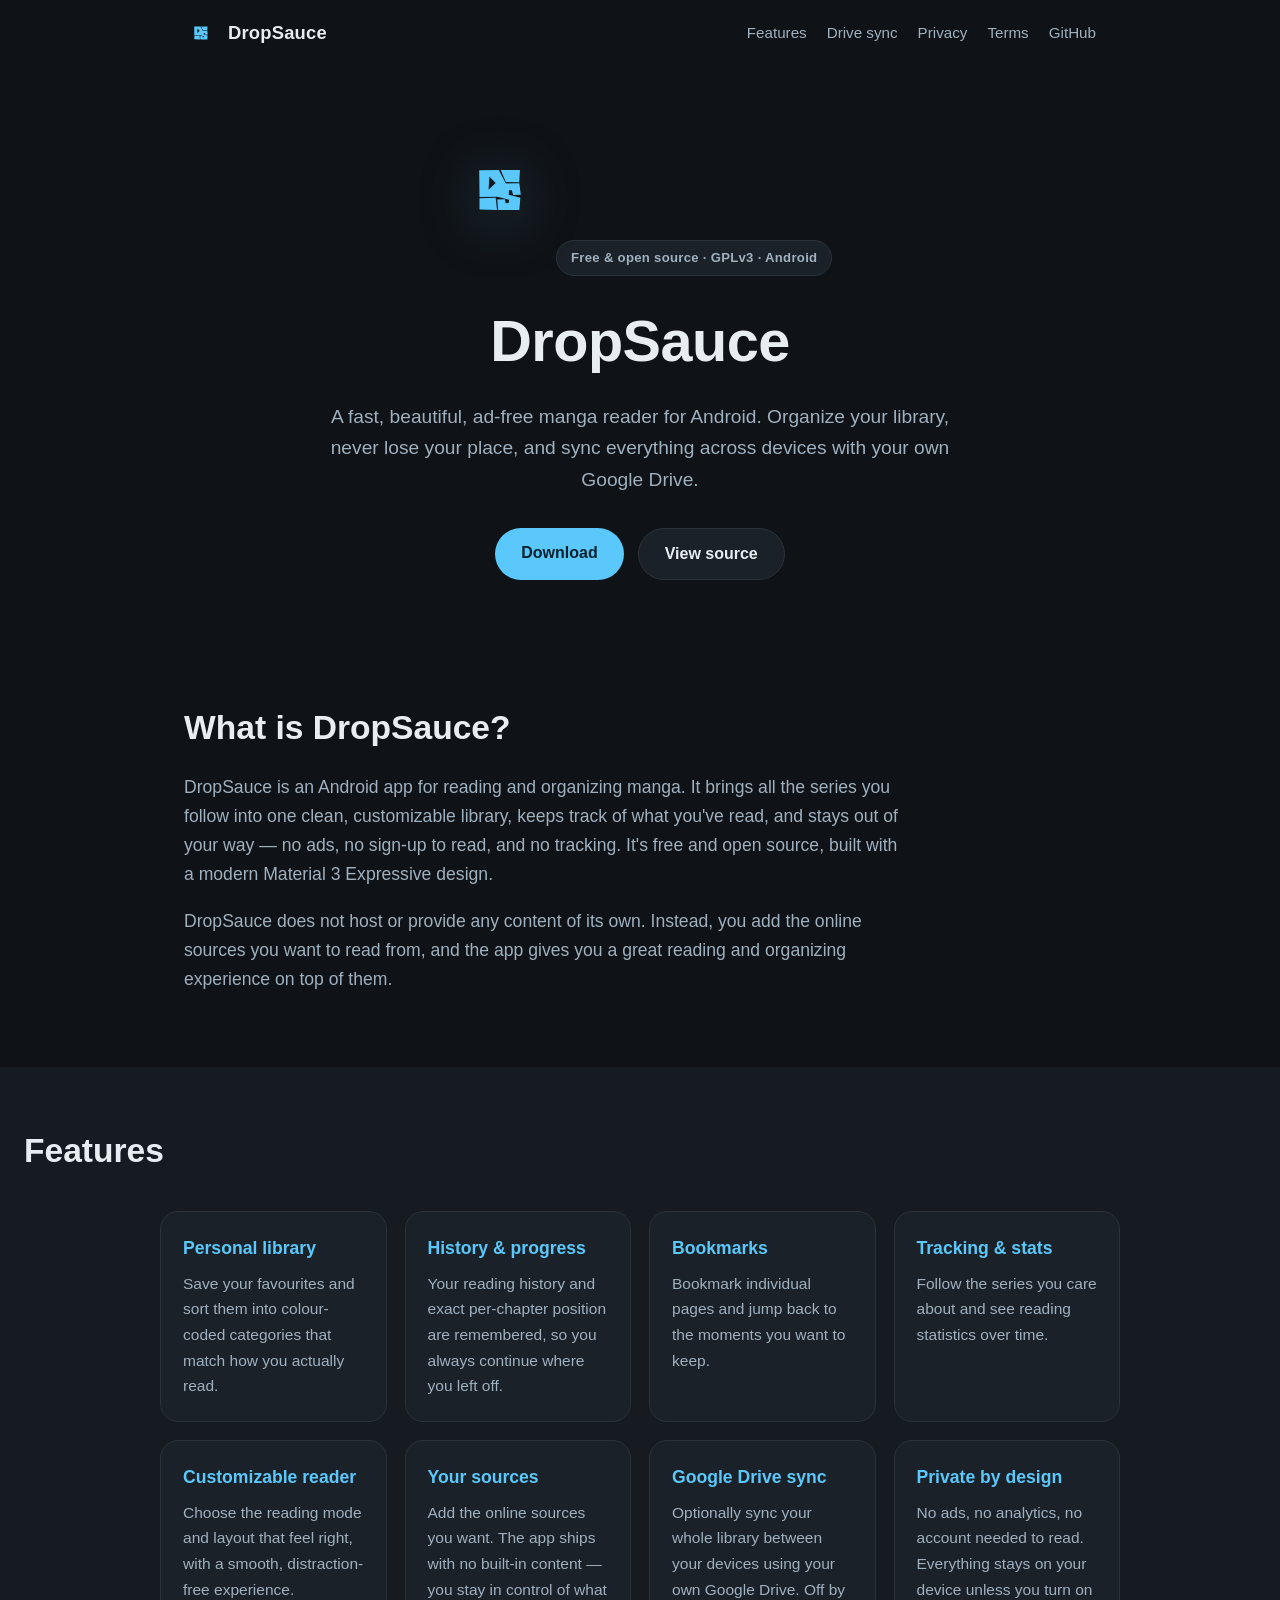
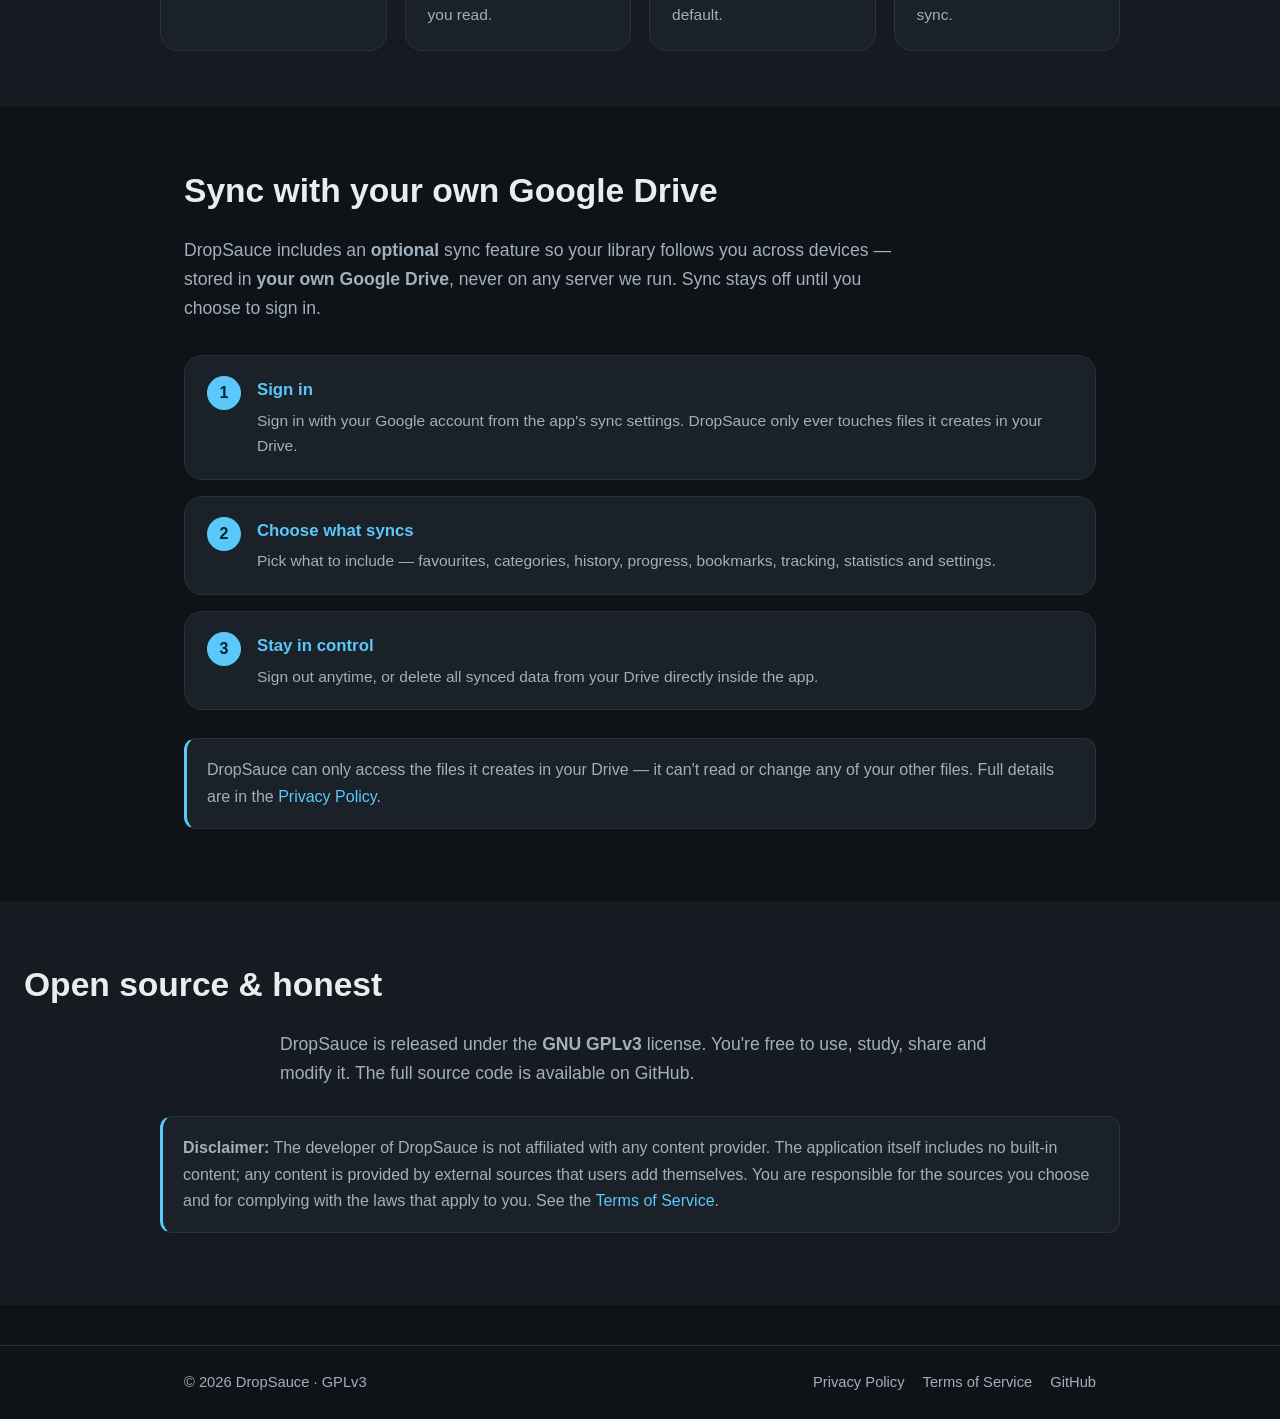
==== home/index.html @ 0bee1514 "Expand site: proper home page, separate Terms of Service, /home route Rework the home page into a fu" ====
<!DOCTYPE html>
<html lang="en">
<head>
  <meta charset="UTF-8" />
  <meta name="viewport" content="width=device-width, initial-scale=1.0" />
  <title>DropSauce — Free open-source manga reader for Android</title>
  <link rel="canonical" href="https://drop-sauce.app/" />
  <meta http-equiv="refresh" content="0; url=/" />
  <link rel="icon" href="/icon.svg" type="image/svg+xml" />
</head>
<body>
  <p>Redirecting to <a href="/">DropSauce</a>…</p>
  <script>location.replace('/');</script>
</body>
</html>
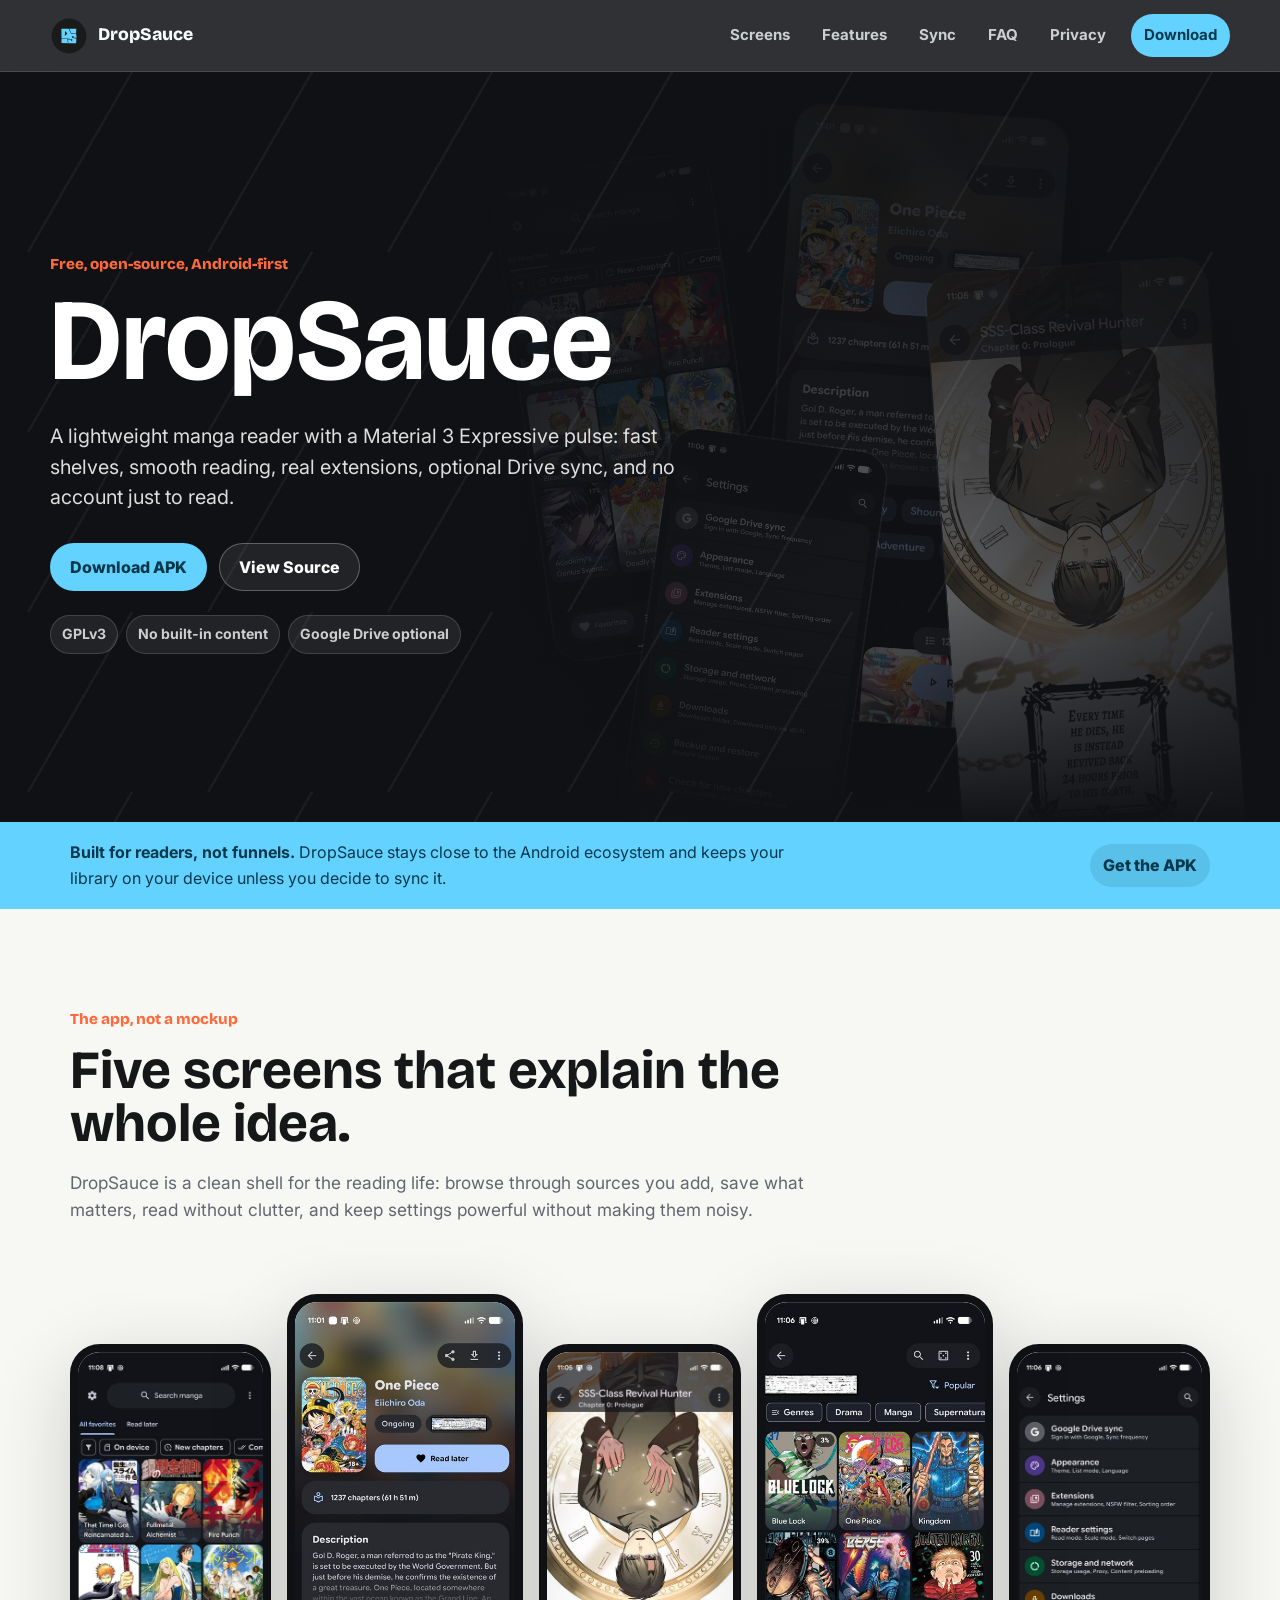
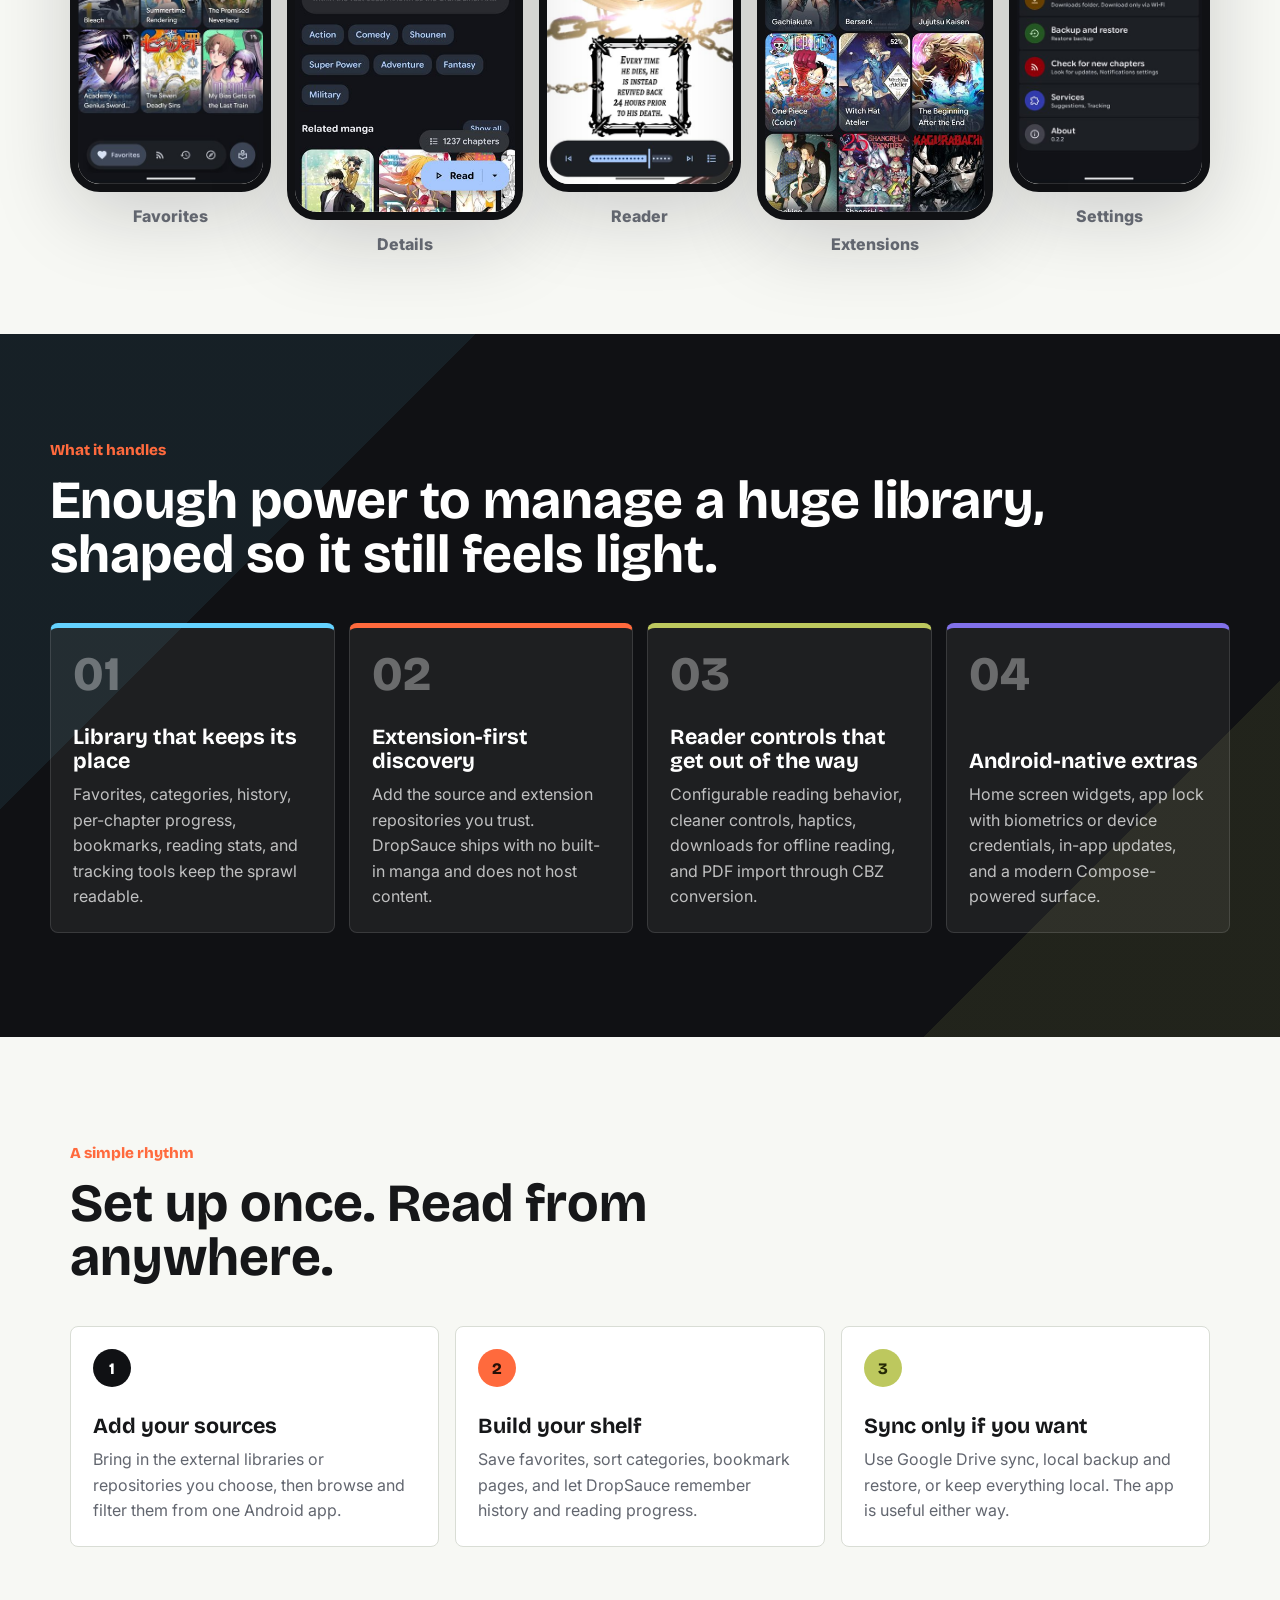
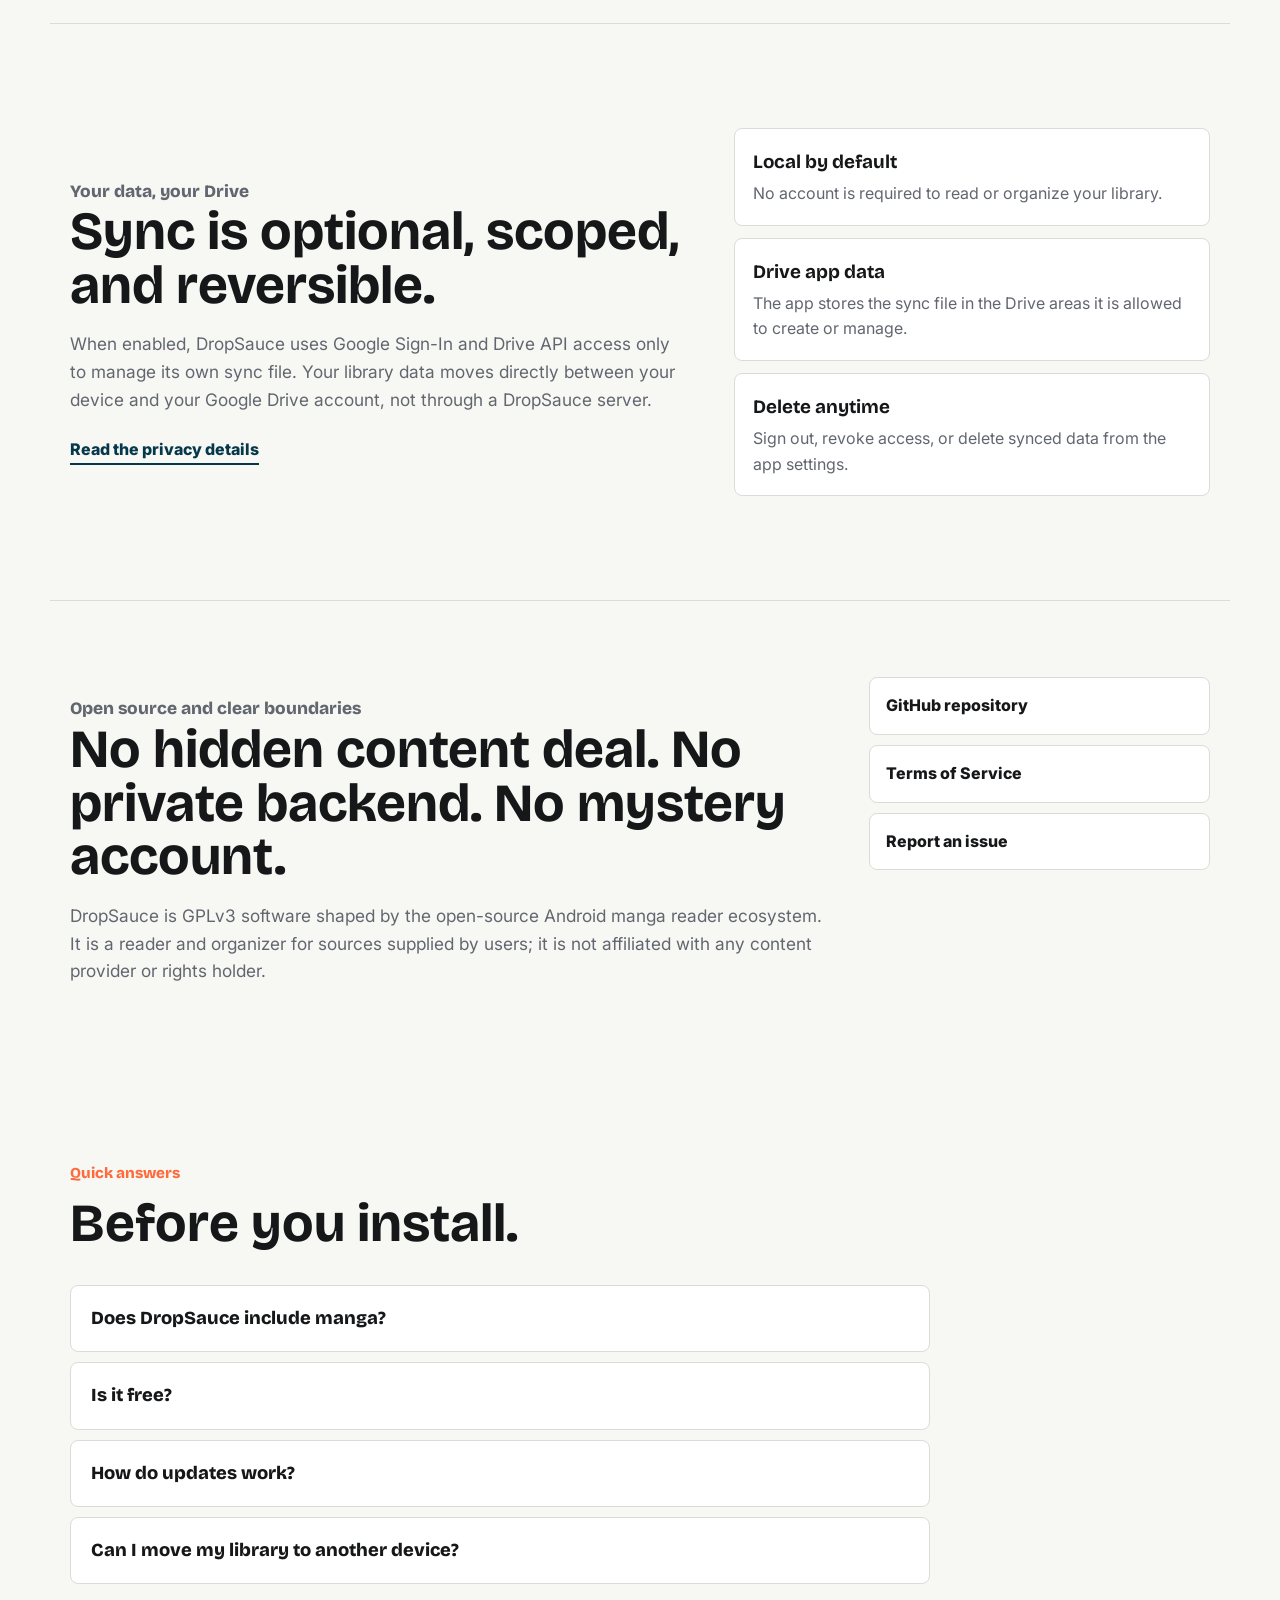
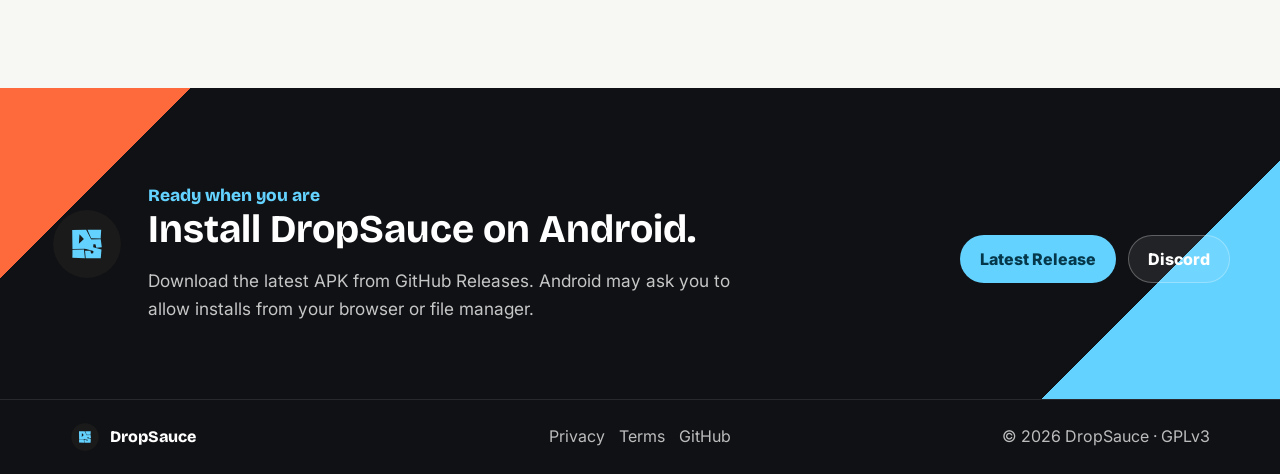
==== commit 6b531c71: "Redesign DropSauce website" ====
--- a/home/index.html
+++ b/home/index.html
@@ -5,11 +5,11 @@
   <meta name="viewport" content="width=device-width, initial-scale=1.0" />
   <title>DropSauce — Free open-source manga reader for Android</title>
   <link rel="canonical" href="https://drop-sauce.app/" />
-  <meta http-equiv="refresh" content="0; url=/" />
-  <link rel="icon" href="/icon.svg" type="image/svg+xml" />
+  <meta http-equiv="refresh" content="0; url=../index.html" />
+  <link rel="icon" href="../icon.svg" type="image/svg+xml" />
 </head>
 <body>
-  <p>Redirecting to <a href="/">DropSauce</a>…</p>
-  <script>location.replace('/');</script>
+  <p>Redirecting to <a href="../index.html">DropSauce</a>...</p>
+  <script>location.replace('../index.html');</script>
 </body>
 </html>
